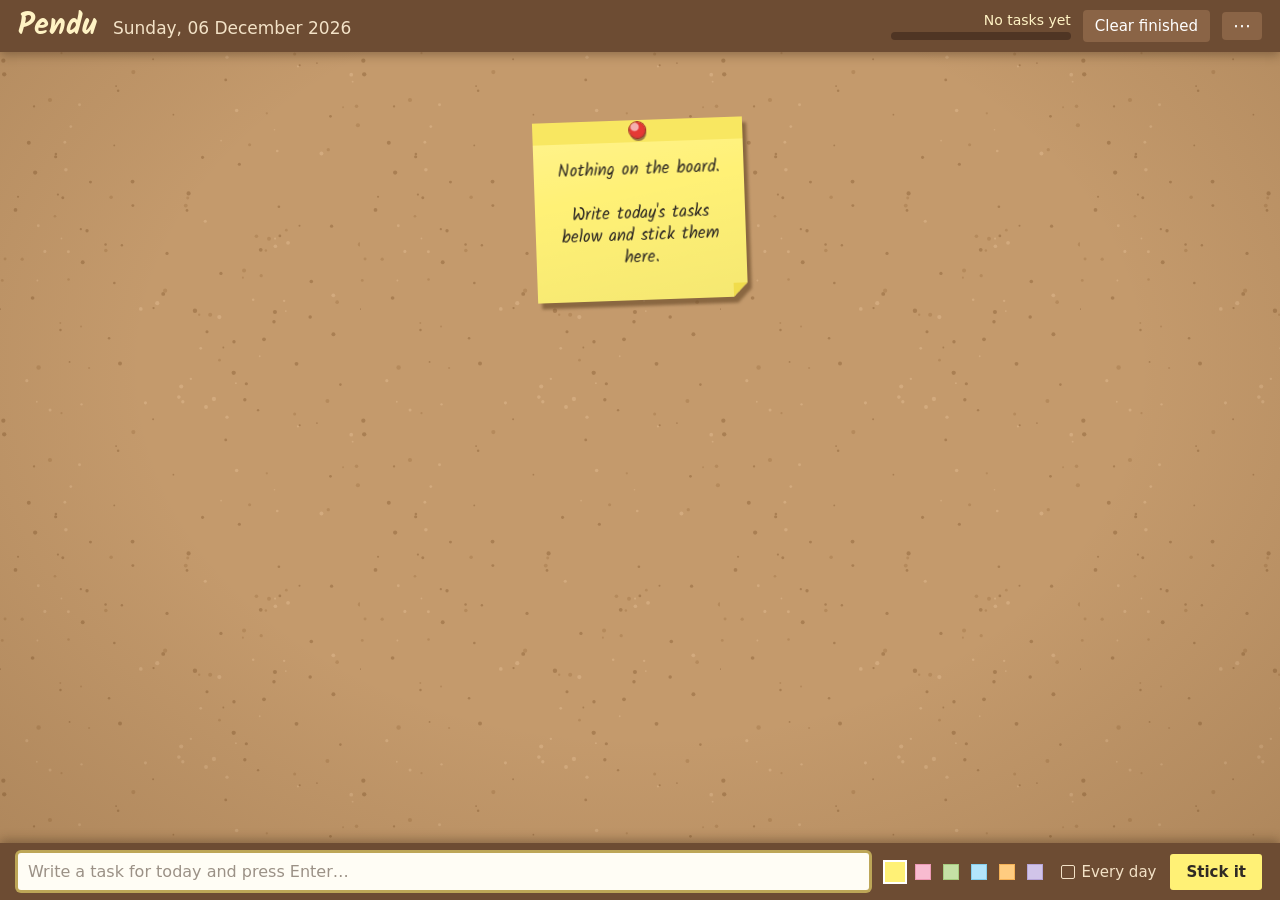
==== web/index.html @ d2a30b64 "Add an animated web version of the Pendu board A plain HTML/CSS/JS port in web/ with the same task r" ====
<!doctype html>
<html lang="en">
<head>
  <meta charset="utf-8">
  <meta name="viewport" content="width=device-width, initial-scale=1">
  <title>Pendu — today's notes</title>
  <meta name="description" content="Your tasks for today, pinned to a cork board as sticky notes.">
  <meta name="theme-color" content="#6d4c33">
  <link rel="icon" href="data:image/svg+xml,<svg xmlns='http://www.w3.org/2000/svg' viewBox='0 0 100 100'><text y='.9em' font-size='90'>📌</text></svg>">
  <link rel="preconnect" href="https://fonts.googleapis.com">
  <link rel="preconnect" href="https://fonts.gstatic.com" crossorigin>
  <link rel="stylesheet" href="https://fonts.googleapis.com/css2?family=Kalam:wght@400;700&display=swap">
  <link rel="stylesheet" href="style.css">
</head>
<body>
  <header class="bar top">
    <div class="brand">
      <h1 class="logo">Pendu</h1>
      <span class="date" id="date"></span>
    </div>
    <div class="actions">
      <div class="progress">
        <span id="progress-text">No tasks yet</span>
        <div class="progress-track"><div class="progress-fill" id="progress-fill"></div></div>
      </div>
      <button class="btn" id="clear" type="button">Clear finished</button>
      <button class="btn icon" id="more" type="button" aria-label="More options" aria-haspopup="menu">⋯</button>
    </div>
  </header>

  <main class="board-wrap" id="wrap">
    <div class="board" id="board"></div>
  </main>

  <footer class="bar bottom">
    <form class="composer" id="composer" autocomplete="off">
      <input class="entry" id="entry" type="text" maxlength="300"
             placeholder="Write a task for today and press Enter…" aria-label="New task">
      <div class="composer-tools">
        <div class="swatches" id="swatches" role="radiogroup" aria-label="Note colour"></div>
        <label class="daily">
          <input type="checkbox" id="daily">
          <span class="tick" aria-hidden="true"></span>
          Every day
        </label>
        <button class="stick" type="submit">Stick it</button>
      </div>
    </form>
  </footer>

  <div class="menu" id="menu" role="menu" hidden></div>
  <div class="toast" id="toast" role="status" hidden>
    <span id="toast-text"></span>
    <button type="button" id="toast-undo">Undo</button>
  </div>
  <input type="file" id="import-file" accept="application/json,.json" hidden>

  <script src="store.js"></script>
  <script src="app.js"></script>
</body>
</html>
---- web/style.css ----
/* Pendu web board: the cork board, the paper notes and their animations.
   Positions and flights are driven from app.js; this file draws everything
   and holds the small one-shot animations (checking, bursts, leaving). */

:root {
  --note-w: 210px;
  --note-h: 180px;

  --cork: #c49a6c;
  --wood: #6d4c33;
  --wood-light: #8a6446;
  --wood-lighter: #9c7455;
  --wood-dark: #4f3524;
  --cream: #fff3c4;
  --cream-soft: #f3e2c7;
  --ink: #2f2a24;
  --faded-ink: #7d7468;
  --check: #2e7d32;

  --ui: "Segoe UI", system-ui, -apple-system, "Helvetica Neue", Helvetica, Arial, sans-serif;
  --hand: "Kalam", "Segoe Print", "Ink Free", "Marker Felt", "Chalkboard SE", "Comic Neue",
          "Comic Sans MS", cursive;
}

* { box-sizing: border-box; }

html, body { height: 100%; }

body {
  margin: 0;
  display: flex;
  flex-direction: column;
  background: var(--cork);
  color: var(--ink);
  font-family: var(--ui);
  font-size: 15px;
  overflow: hidden;
  -webkit-tap-highlight-color: transparent;
}

button { font: inherit; color: inherit; }

/* -- header and footer bars --------------------------------------------- */

.bar {
  position: relative;
  z-index: 5;
  display: flex;
  align-items: center;
  gap: 12px 18px;
  padding: 10px 18px;
  background: var(--wood);
  color: var(--cream-soft);
  flex-wrap: wrap;
}

.bar.top { box-shadow: 0 3px 10px rgba(40, 24, 10, .35); }
.bar.bottom { box-shadow: 0 -3px 10px rgba(40, 24, 10, .35); }

.brand {
  display: flex;
  align-items: baseline;
  gap: 16px;
  margin-right: auto;
  min-width: 0;
}

.logo {
  margin: 0;
  font-family: var(--hand);
  font-size: 30px;
  font-weight: 700;
  line-height: 1;
  color: var(--cream);
  animation: logo-in .9s cubic-bezier(.34, 1.56, .64, 1) both;
}

.date {
  font-size: 17px;
  white-space: nowrap;
  animation: fade-up .6s .15s ease-out both;
}

.actions {
  display: flex;
  align-items: center;
  gap: 12px;
  flex-wrap: wrap;
  justify-content: flex-end;
}

.progress {
  display: flex;
  flex-direction: column;
  align-items: flex-end;
  gap: 4px;
  font-size: 14px;
  color: var(--cream);
}

.progress-track {
  width: 180px;
  height: 8px;
  background: var(--wood-dark);
  border-radius: 4px;
  overflow: hidden;
}

.progress-fill {
  height: 100%;
  width: 0;
  background: #fff176;
  border-radius: 4px;
  transition: width .6s cubic-bezier(.34, 1.56, .64, 1), background-color .4s;
}

.progress-fill.all { background: #aed581; }

#progress-text { transition: opacity .2s; }
#progress-text.swap { opacity: 0; }

.btn {
  border: 0;
  border-radius: 4px;
  padding: 7px 12px;
  background: var(--wood-light);
  color: #fff;
  cursor: pointer;
  transition: background-color .15s, transform .15s;
}

.btn:hover { background: var(--wood-lighter); }
.btn:active { transform: scale(.95); }
.btn.icon { padding: 5px 11px; font-size: 18px; line-height: 1; }

.composer {
  display: flex;
  align-items: center;
  gap: 10px 14px;
  width: 100%;
  flex-wrap: wrap;
}

.entry {
  flex: 1 1 260px;
  min-width: 0;
  padding: 9px 10px;
  border: 0;
  border-radius: 3px;
  background: #fffdf5;
  color: var(--ink);
  font: inherit;
  font-size: 16px;
  outline: none;
  transition: box-shadow .2s;
}

.entry:focus { box-shadow: 0 0 0 3px rgba(255, 241, 118, .55); }
.entry::placeholder { color: #9b9186; }
.entry.shake { animation: shake .35s; }

.composer-tools {
  display: flex;
  align-items: center;
  gap: 14px;
  margin-left: auto;
}

.swatches { display: flex; gap: 4px; }

.swatch {
  width: 24px;
  height: 24px;
  padding: 0;
  border: 0;
  background: none;
  cursor: pointer;
  display: grid;
  place-items: center;
}

.swatch::before {
  content: "";
  width: 14px;
  height: 14px;
  background: var(--paper);
  border: 1px solid var(--edge);
  transition: width .2s cubic-bezier(.34, 1.56, .64, 1), height .2s cubic-bezier(.34, 1.56, .64, 1),
              border-color .2s;
}

.swatch:hover::before { width: 17px; height: 17px; }
.swatch[aria-checked="true"]::before { width: 20px; height: 20px; border: 2px solid #fff; }

.daily {
  display: flex;
  align-items: center;
  gap: 6px;
  cursor: pointer;
  user-select: none;
  white-space: nowrap;
}

.daily input { position: absolute; opacity: 0; pointer-events: none; }

.daily .tick {
  width: 14px;
  height: 14px;
  border: 1.5px solid var(--cream-soft);
  border-radius: 2px;
  display: grid;
  place-items: center;
  transition: background-color .15s;
}

.daily .tick::after {
  content: "";
  width: 4px;
  height: 8px;
  margin-top: -2px;
  border: solid var(--wood);
  border-width: 0 2px 2px 0;
  transform: rotate(45deg) scale(0);
  transition: transform .2s cubic-bezier(.34, 1.56, .64, 1);
}

.daily input:checked + .tick { background: var(--cream-soft); }
.daily input:checked + .tick::after { transform: rotate(45deg) scale(1); }
.daily input:focus-visible + .tick { outline: 2px solid #fff176; outline-offset: 2px; }

.stick {
  border: 0;
  border-radius: 3px;
  padding: 9px 16px;
  background: #fff176;
  color: var(--ink);
  font-weight: 700;
  white-space: nowrap;
  cursor: pointer;
  transition: background-color .15s, transform .15s;
}

.stick:hover { background: #fff59d; }
.stick:active { transform: scale(.94) rotate(-2deg); }

/* -- the cork board ----------------------------------------------------- */

.board-wrap {
  position: relative;
  flex: 1;
  overflow-x: hidden;
  overflow-y: auto;
  overscroll-behavior: contain;
  background: var(--cork);
}

.board {
  position: relative;
  min-height: 100%;
  /* The board clips flying notes that start below it, like the desktop canvas. */
  overflow: hidden;
  background-color: var(--cork);
  /* A soft vignette over cork speckles (the speckle tile is drawn by app.js). */
  background-image: radial-gradient(ellipse at 50% 40%, transparent 55%, rgba(80, 50, 20, .18)),
                    var(--dots, none);
  background-size: 100% 100%, 360px 360px;
}

/* -- notes ---------------------------------------------------------------- */

.note {
  --lift: 0;
  --pin: 0;
  --paper: #fff176;
  --edge: #f0dc4c;
  --pin-color: #e53935;
  position: absolute;
  left: 0;
  top: 0;
  width: var(--note-w);
  height: var(--note-h);
  transform-origin: 50% 50%;
  will-change: transform;
  z-index: 1;
  outline: none;
  touch-action: manipulation;
}

.note.moving { z-index: 2; }
.note.flying { z-index: 3; pointer-events: none; }

[data-color="yellow"], .swatch[data-color="yellow"] { --paper: #fff176; --edge: #f0dc4c; --pin-color: #e53935; }
[data-color="pink"],   .swatch[data-color="pink"]   { --paper: #f8bbd0; --edge: #ec98b4; --pin-color: #1e88e5; }
[data-color="green"],  .swatch[data-color="green"]  { --paper: #c5e1a5; --edge: #a6cc7f; --pin-color: #e53935; }
[data-color="blue"],   .swatch[data-color="blue"]   { --paper: #b3e5fc; --edge: #86cfee; --pin-color: #fb8c00; }
[data-color="orange"], .swatch[data-color="orange"] { --paper: #ffcc80; --edge: #f5b156; --pin-color: #3949ab; }
[data-color="purple"], .swatch[data-color="purple"] { --paper: #d1c4e9; --edge: #b7a5d8; --pin-color: #43a047; }

.note-body {
  position: absolute;
  inset: 0;
  transition: transform .2s ease-out;
}

.note:not(.moving):not(.flying):not(.empty):hover .note-body,
.note:not(.moving):not(.flying):not(.empty):focus-visible .note-body {
  transform: translateY(-3px) scale(1.02);
}

.note:focus-visible .paper { box-shadow: inset 0 0 0 2px rgba(47, 42, 36, .45); }

/* The higher the note floats, the further and softer its shadow. */
.sheet {
  position: absolute;
  inset: 0;
  filter: drop-shadow(calc(4px + 18px * var(--lift)) calc(6px + 26px * var(--lift))
                      calc(1.5px + 9px * var(--lift)) rgba(90, 60, 30, calc(.55 - .25 * var(--lift))));
}

.note:not(.moving):not(.flying):hover .sheet {
  filter: drop-shadow(7px 10px 5px rgba(90, 60, 30, .45));
}

.paper {
  position: absolute;
  inset: 0;
  background: var(--paper);
  /* Bottom-right corner folded up. */
  clip-path: polygon(0 0, 100% 0, 100% calc(100% - 14px), calc(100% - 14px) 100%, 0 100%);
  cursor: pointer;
  transition: background-color .35s;
}

/* Sticky strip at the top, and a hint of paper curl. */
.paper .strip {
  position: absolute;
  left: 0;
  right: 0;
  top: 0;
  height: 22px;
  background: color-mix(in srgb, var(--paper), var(--edge));
  transition: background-color .35s;
}

.paper::before {
  content: "";
  position: absolute;
  inset: 0;
  background: linear-gradient(170deg, rgba(255, 255, 255, .18), transparent 40%, rgba(0, 0, 0, .04));
  pointer-events: none;
}

.paper .fold {
  position: absolute;
  right: 0;
  bottom: 0;
  width: 14px;
  height: 14px;
  background: linear-gradient(to bottom right, var(--edge) 50%, transparent 50%);
}

/* Finished notes fade towards white. */
.paper .veil {
  position: absolute;
  inset: 0;
  background: #fff;
  opacity: 0;
  transition: opacity .45s;
  pointer-events: none;
}

.note.done .veil { opacity: .45; }

.text {
  position: absolute;
  left: 17px;
  right: 17px;
  top: 24px;
  bottom: 38px;
  margin: 0;
  display: flex;
  align-items: center;
  justify-content: center;
  text-align: center;
  font-family: var(--hand);
  font-size: 18px;
  line-height: 1.3;
  color: var(--ink);
  overflow-wrap: anywhere;
  transition: color .4s;
}

.text span {
  /* Crossing out is drawn as a line that sweeps across, line by line. */
  background: linear-gradient(currentColor, currentColor) no-repeat 0 58% / 0% 2px;
  transition: background-size .45s ease-out;
  outline: none;
}

.note.done .text { color: var(--faded-ink); }
.note.done .text span { background-size: 100% 2px; }

.note.editing .text span {
  background-size: 0% 2px;
  cursor: text;
  padding: 2px 4px;
  border-radius: 3px;
  box-shadow: 0 0 0 2px rgba(47, 42, 36, .35);
  background-color: rgba(255, 255, 255, .45);
}

.check {
  position: absolute;
  left: 15px;
  top: 149px;
  width: 18px;
  height: 18px;
  padding: 0;
  border: 2px solid color-mix(in srgb, var(--edge), #000 35%);
  background: #fffdf5;
  cursor: pointer;
  overflow: visible;
}

.check svg {
  position: absolute;
  left: -3px;
  top: -5px;
  width: 22px;
  height: 22px;
  overflow: visible;
}

.check path {
  fill: none;
  stroke: var(--check);
  stroke-width: 3;
  stroke-linecap: round;
  stroke-linejoin: round;
  stroke-dasharray: 24;
  stroke-dashoffset: 24;
  transition: stroke-dashoffset .3s ease-out;
}

.note.done .check path { stroke-dashoffset: 0; transition-delay: .05s; }

.label {
  position: absolute;
  right: 22px;
  top: 149px;
  font-size: 12px;
  font-style: italic;
  color: color-mix(in srgb, var(--ink), var(--paper) 35%);
  white-space: nowrap;
  pointer-events: none;
}

.close {
  position: absolute;
  right: 5px;
  top: 2px;
  width: 22px;
  height: 22px;
  padding: 0;
  border: 0;
  border-radius: 50%;
  background: none;
  color: color-mix(in srgb, var(--ink), var(--paper) 30%);
  font-size: 19px;
  font-weight: 700;
  line-height: 20px;
  cursor: pointer;
  opacity: 0;
  transform: scale(.6);
  transition: opacity .15s, transform .15s, background-color .15s;
}

.note:hover .close, .note:focus-within .close { opacity: 1; transform: scale(1); }
.close:hover { background: rgba(0, 0, 0, .08); }
.note.moving .close, .note.flying .close { display: none; }

/* -- push pin ------------------------------------------------------------- */

/* While it drops in, the pin hangs above the note, looks bigger (closer to
   you) and its shadow on the note firms up as it comes down. */
.pin {
  position: absolute;
  left: calc(50% - 8px);
  top: 2px;
  width: 16px;
  height: 16px;
  pointer-events: none;
}

.pin-shadow {
  position: absolute;
  inset: 0;
  border-radius: 50%;
  background: #7a5a3a;
  opacity: calc(.75 * (1 - var(--pin)));
  transform: translate(1px, 3px) scale(calc(1 - .4 * var(--pin)));
  filter: blur(.5px);
}

.pin-head {
  position: absolute;
  inset: 0;
  border-radius: 50%;
  background:
    radial-gradient(circle at 34% 30%, color-mix(in srgb, var(--pin-color), #fff 60%) 0 22%, transparent 32%),
    radial-gradient(circle at 50% 50%, var(--pin-color) 55%, color-mix(in srgb, var(--pin-color), #000 25%));
  box-shadow: 0 0 0 1px color-mix(in srgb, var(--pin-color), #000 30%);
  transform: translateY(calc(-70px * var(--pin))) scale(calc(1 + .7 * var(--pin)));
}

/* A few lines burst out around the pin when it goes in. */
.burst {
  position: absolute;
  left: 50%;
  top: 10px;
  width: 0;
  height: 0;
  pointer-events: none;
}

.burst i {
  position: absolute;
  left: -1px;
  top: 0;
  width: 2px;
  height: 5px;
  border-radius: 1px;
  background: var(--pin-color);
  transform-origin: 50% 0;
  opacity: 0;
}

.note.bursting .burst i { animation: burst .32s ease-out forwards; }
.burst i:nth-child(1) { --a: 22.5deg; }
.burst i:nth-child(2) { --a: 67.5deg; }
.burst i:nth-child(3) { --a: 112.5deg; }
.burst i:nth-child(4) { --a: 157.5deg; }
.burst i:nth-child(5) { --a: 202.5deg; }
.burst i:nth-child(6) { --a: 247.5deg; }
.burst i:nth-child(7) { --a: 292.5deg; }
.burst i:nth-child(8) { --a: 337.5deg; }

@keyframes burst {
  from { opacity: 1; height: 5px;  transform: rotate(var(--a)) translateY(12px); }
  to   { opacity: 0; height: 11px; transform: rotate(var(--a)) translateY(22px); }
}

/* -- one-shot note animations --------------------------------------------- */

/* A tap when checked: pressed flat against the board, then released. */
.note.pressed .note-body { animation: press .38s ease-out; }

@keyframes press {
  0%   { transform: scale(1); }
  35%  { transform: scale(.95) rotate(-1.2deg); }
  70%  { transform: scale(1.025) rotate(.6deg); }
  100% { transform: scale(1); }
}

/* Removed: the pin pops off and the note flutters down off the board. */
.note.leaving { pointer-events: none; z-index: 2; }
.note.leaving .note-body { animation: fall .7s cubic-bezier(.55, 0, .75, .4) forwards; }
.note.leaving .pin-head { animation: pin-off .35s ease-out forwards; }
.note.leaving .pin-shadow { opacity: 0; transition: opacity .1s; }

@keyframes fall {
  0%   { transform: none; opacity: 1; }
  18%  { transform: translate(0, -6px) rotate(-3deg); opacity: 1; }
  100% { transform: translate(var(--drift, 30px), 260px) rotate(var(--turn, 24deg)) scale(.85); opacity: 0; }
}

@keyframes pin-off {
  to { transform: translate(14px, -60px) scale(1.6); opacity: 0; }
}

/* The empty-board note just says hello. */
.note.empty .paper { cursor: default; }
.note.empty .text { font-size: 17px; bottom: 16px; white-space: pre-line; }

/* -- menu, toast, confetti ------------------------------------------------ */

.menu {
  position: fixed;
  z-index: 20;
  min-width: 190px;
  padding: 6px;
  background: #fffdf5;
  border-radius: 8px;
  box-shadow: 0 10px 30px rgba(40, 24, 10, .35), 0 0 0 1px rgba(40, 24, 10, .08);
  transform-origin: var(--ox, 0) var(--oy, 0);
  animation: menu-in .16s cubic-bezier(.34, 1.56, .64, 1);
}

.menu[hidden] { display: none; }

.menu button {
  display: block;
  width: 100%;
  padding: 8px 12px;
  border: 0;
  border-radius: 5px;
  background: none;
  text-align: left;
  cursor: pointer;
}

.menu button:hover, .menu button:focus-visible { background: #f3e2c7; outline: none; }
.menu button.danger { color: #c62828; }
.menu hr { border: 0; border-top: 1px solid #eadfcb; margin: 5px 4px; }

.menu .colors { display: flex; gap: 4px; padding: 6px 10px 4px; }
.menu .colors .swatch { display: grid; width: 26px; height: 26px; padding: 0; border-radius: 4px; }
.menu .colors .swatch[aria-checked="true"]::before { border-color: var(--ink); }

@keyframes menu-in {
  from { opacity: 0; transform: scale(.88); }
}

.toast {
  position: fixed;
  z-index: 15;
  left: 50%;
  bottom: 86px;
  display: flex;
  align-items: center;
  gap: 16px;
  padding: 10px 12px 10px 18px;
  border-radius: 8px;
  background: var(--ink);
  color: #fff;
  box-shadow: 0 8px 24px rgba(0, 0, 0, .3);
  transform: translateX(-50%);
  animation: toast-in .3s cubic-bezier(.34, 1.56, .64, 1);
  max-width: calc(100vw - 32px);
}

.toast[hidden] { display: none; }

.toast button {
  border: 0;
  border-radius: 4px;
  padding: 5px 10px;
  background: #fff176;
  color: var(--ink);
  font-weight: 700;
  cursor: pointer;
}

@keyframes toast-in {
  from { opacity: 0; transform: translate(-50%, 20px); }
}

.confetti {
  position: fixed;
  z-index: 30;
  width: 9px;
  height: 7px;
  pointer-events: none;
  animation: confetti 1.4s cubic-bezier(.2, .6, .4, 1) forwards;
}

@keyframes confetti {
  0%   { transform: translate(0, 0) rotate(0); opacity: 1; }
  100% { transform: translate(var(--dx), var(--dy)) rotate(var(--rot)); opacity: 0; }
}

/* -- small bits ----------------------------------------------------------- */

@keyframes logo-in {
  from { opacity: 0; transform: translateY(-14px) rotate(-8deg) scale(.8); }
}

@keyframes fade-up {
  from { opacity: 0; transform: translateY(6px); }
}

@keyframes shake {
  20%, 60% { transform: translateX(-5px); }
  40%, 80% { transform: translateX(5px); }
}

@media (max-width: 640px) {
  .bar { padding: 9px 16px; }
  .logo { font-size: 26px; }
  .date { font-size: 14px; }
  .progress-track { width: 120px; }
  .composer-tools { margin-left: 0; width: 100%; justify-content: space-between; }
  .toast { bottom: 128px; }
}

@media (max-width: 400px) {
  .brand { flex-direction: column; gap: 2px; }
  .swatch { width: 21px; }
}

@media (prefers-reduced-motion: reduce) {
  *, *::before, *::after {
    animation-duration: 1ms !important;
    transition-duration: 1ms !important;
  }
}
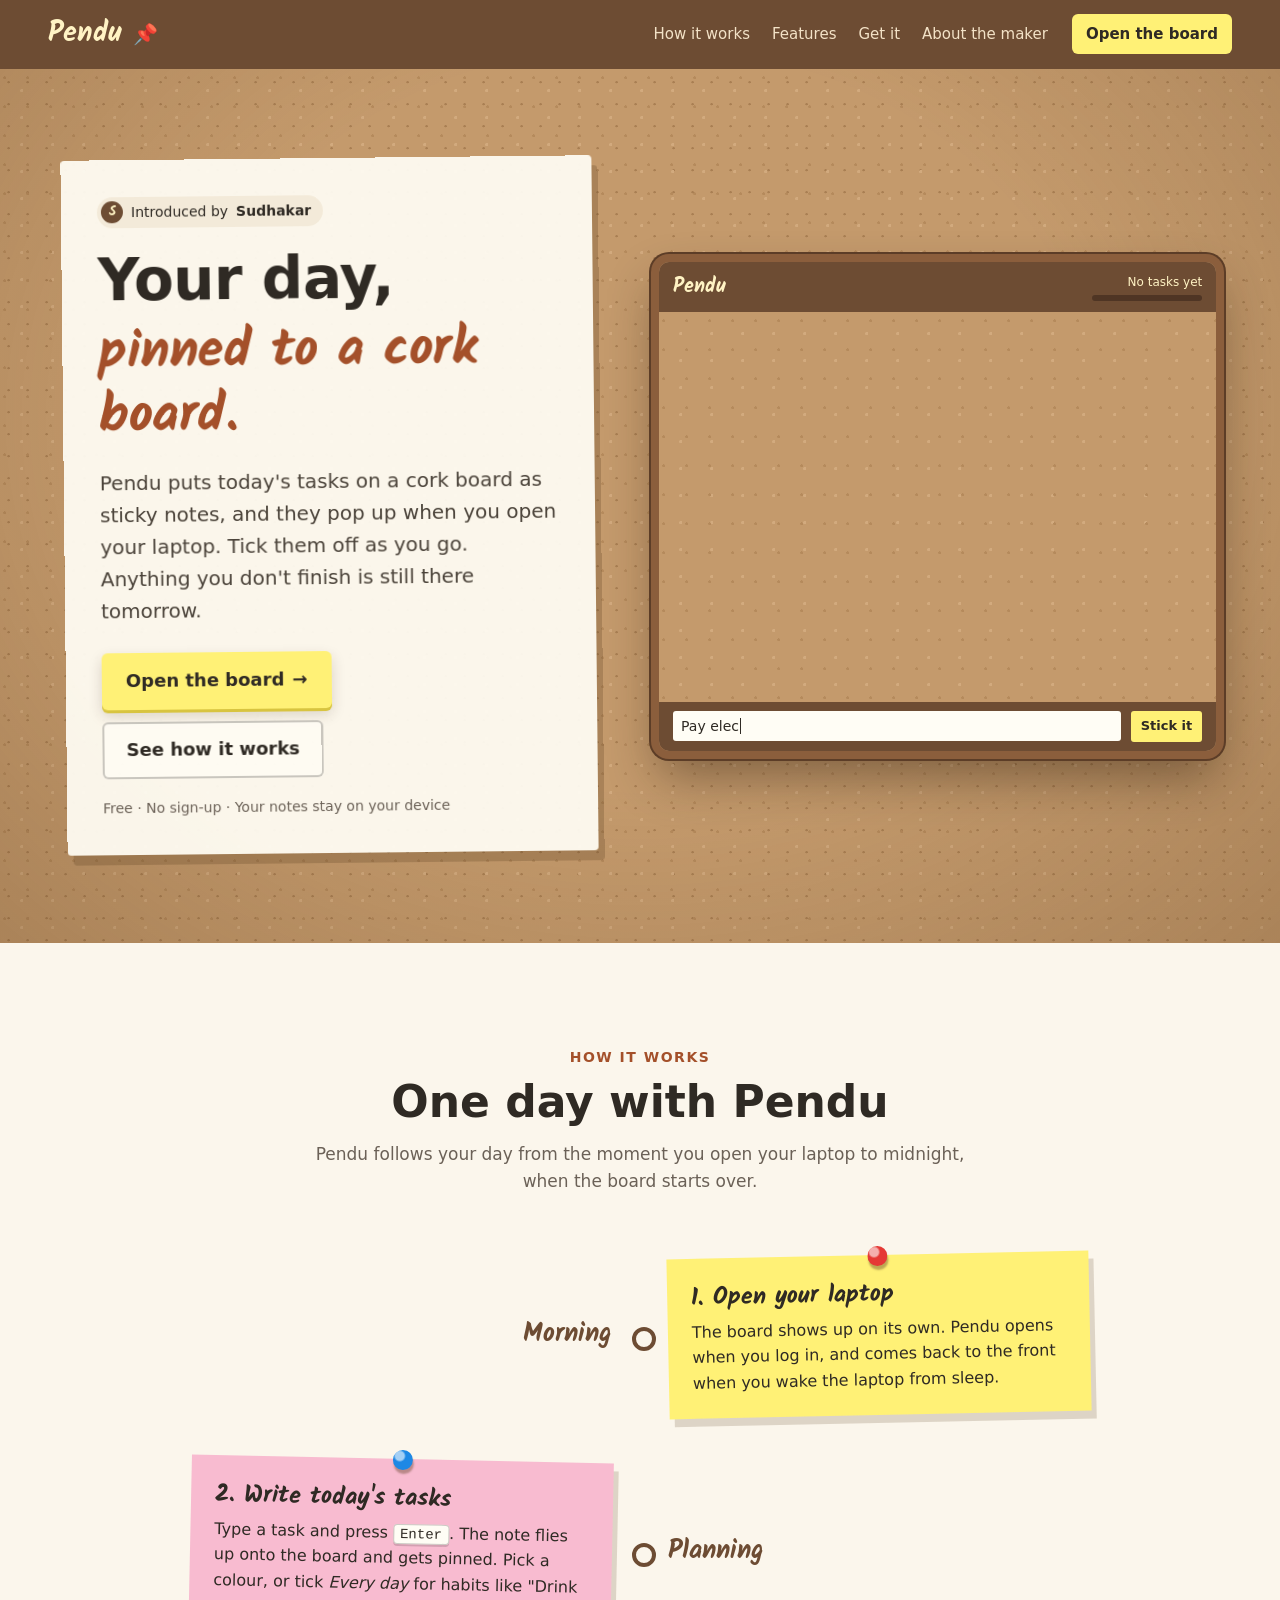
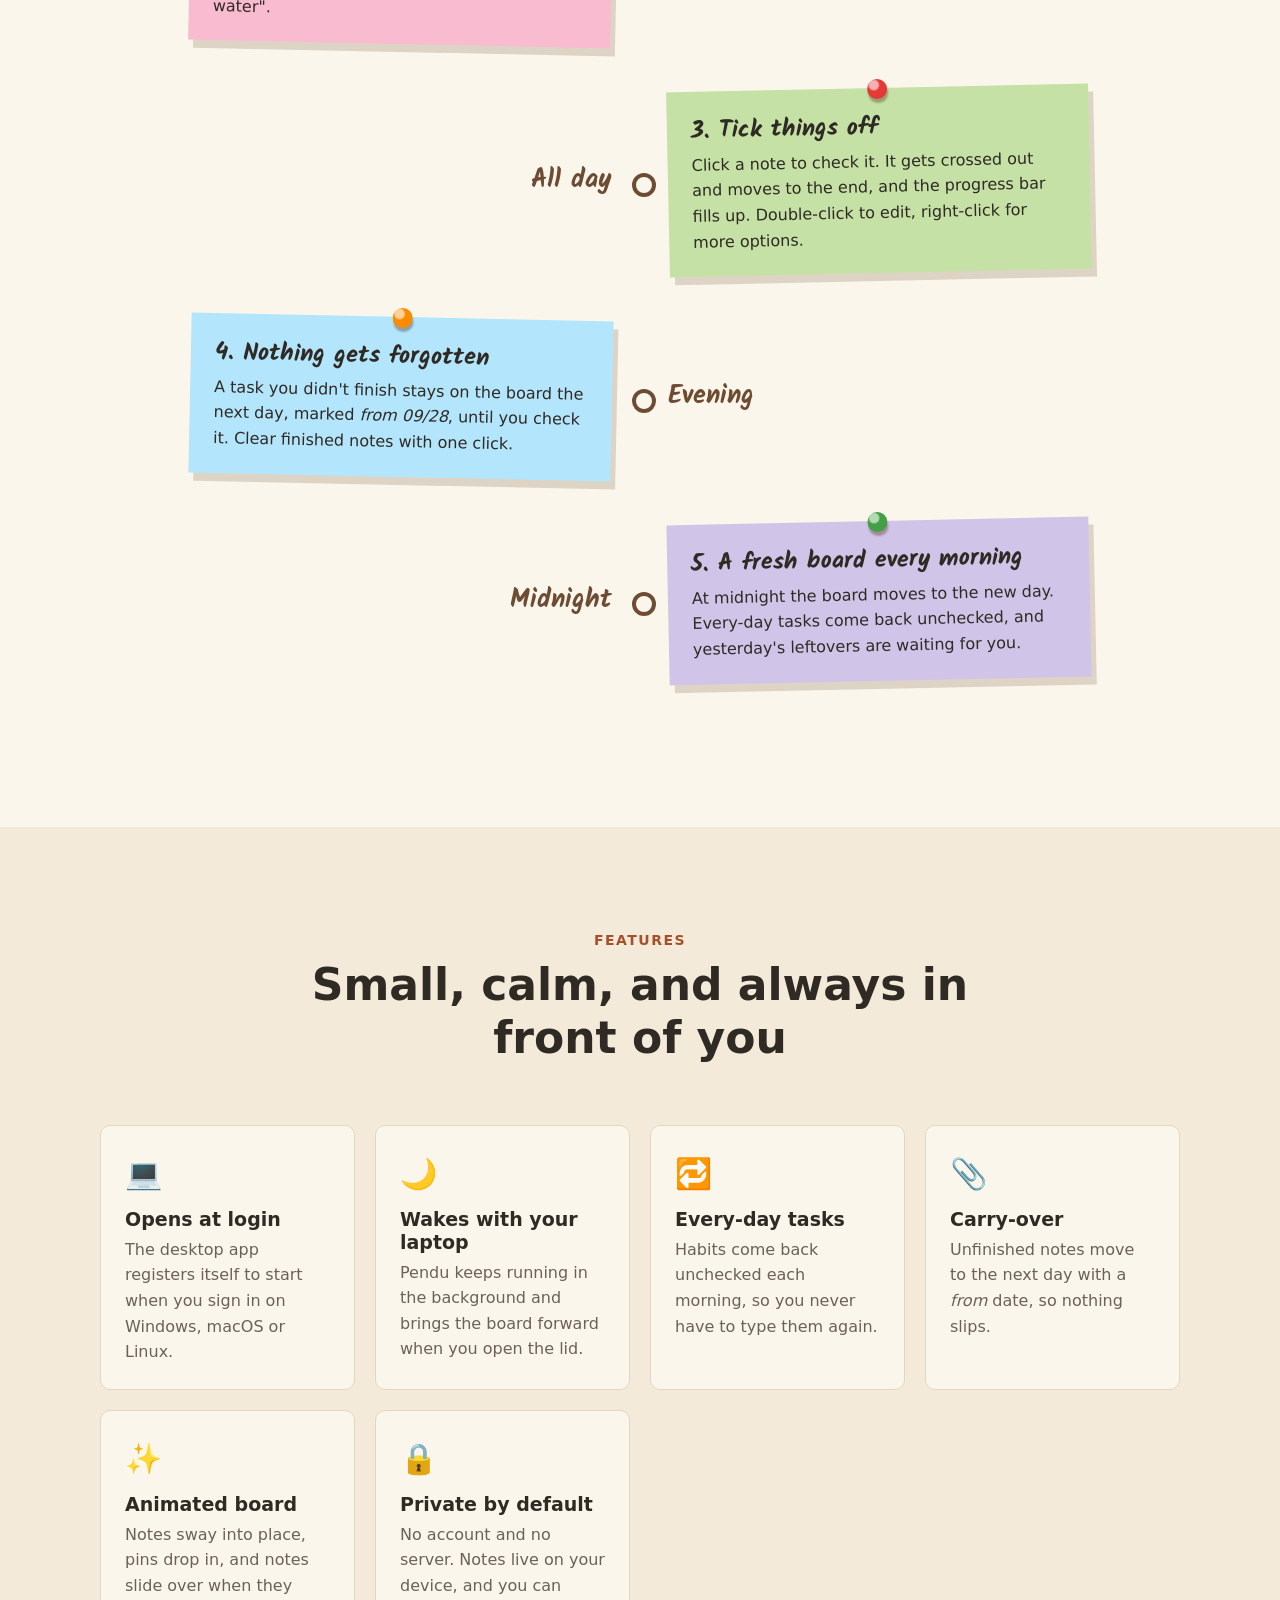
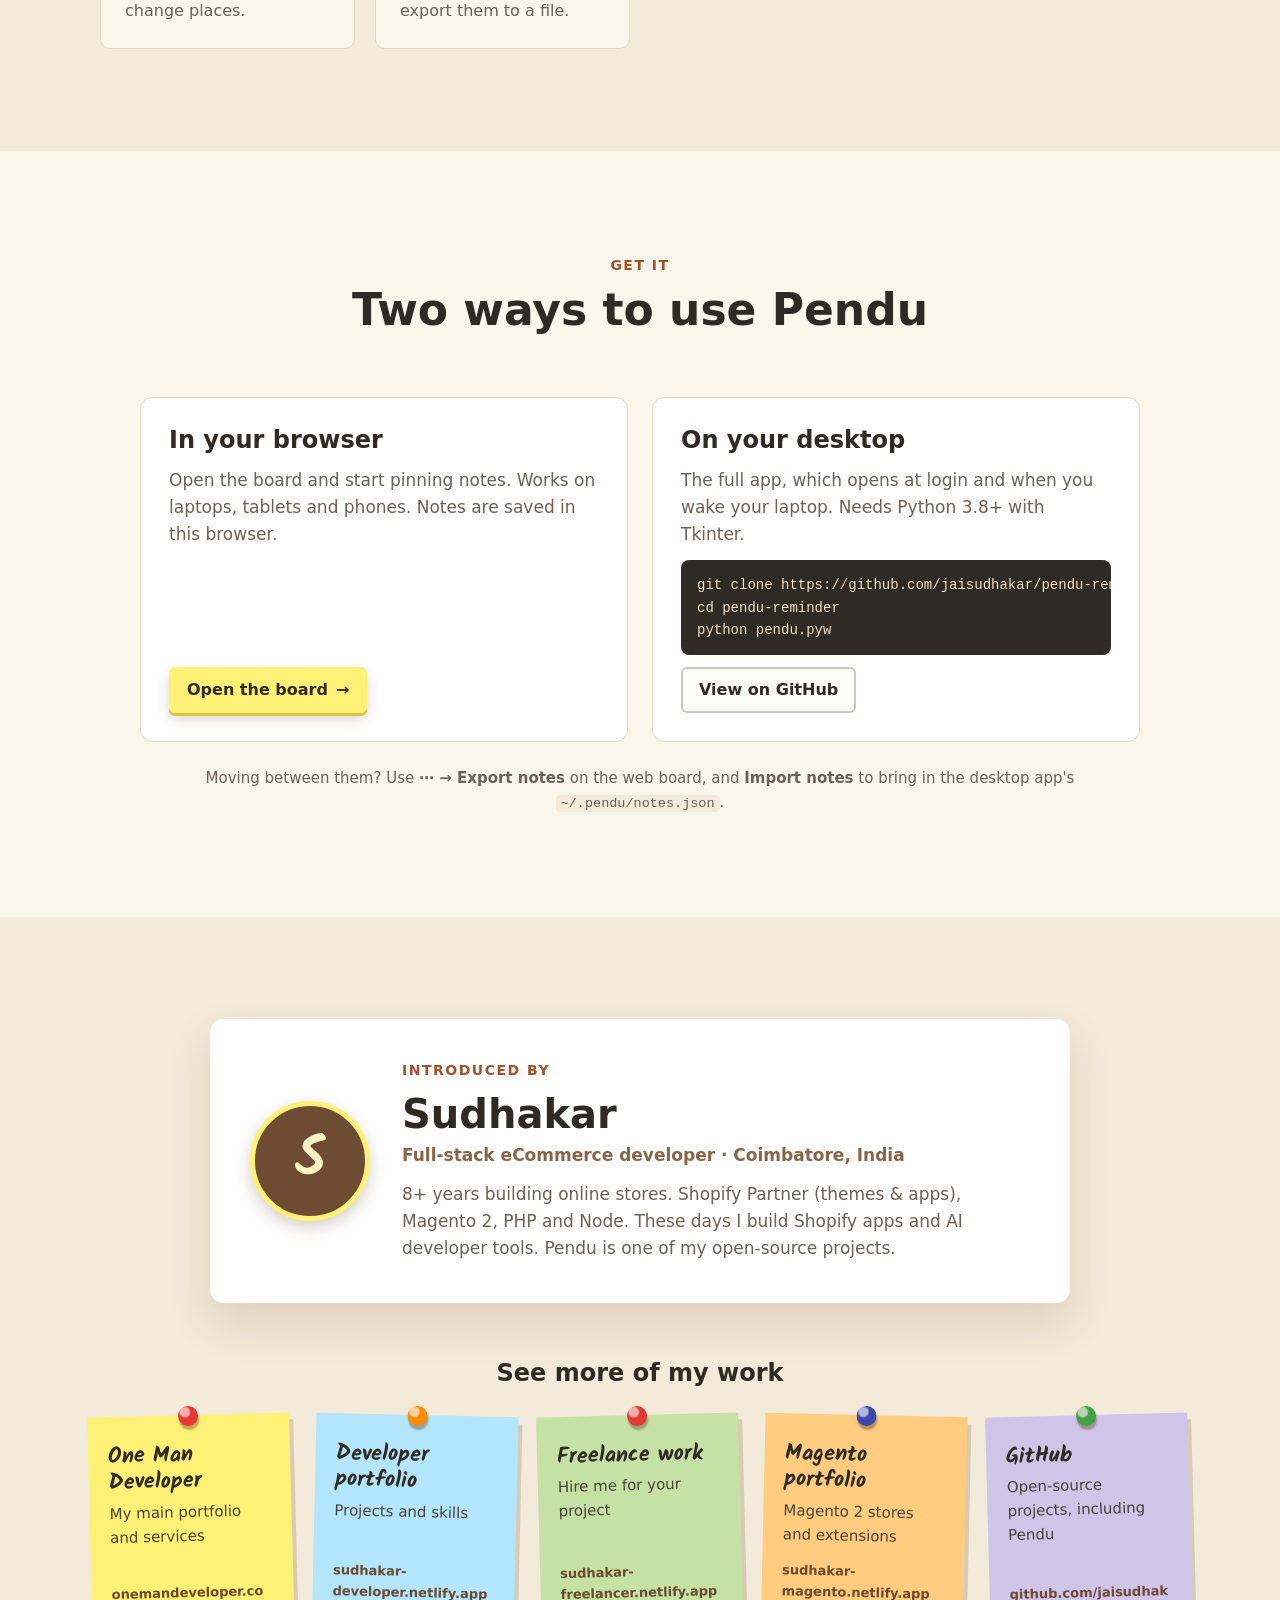
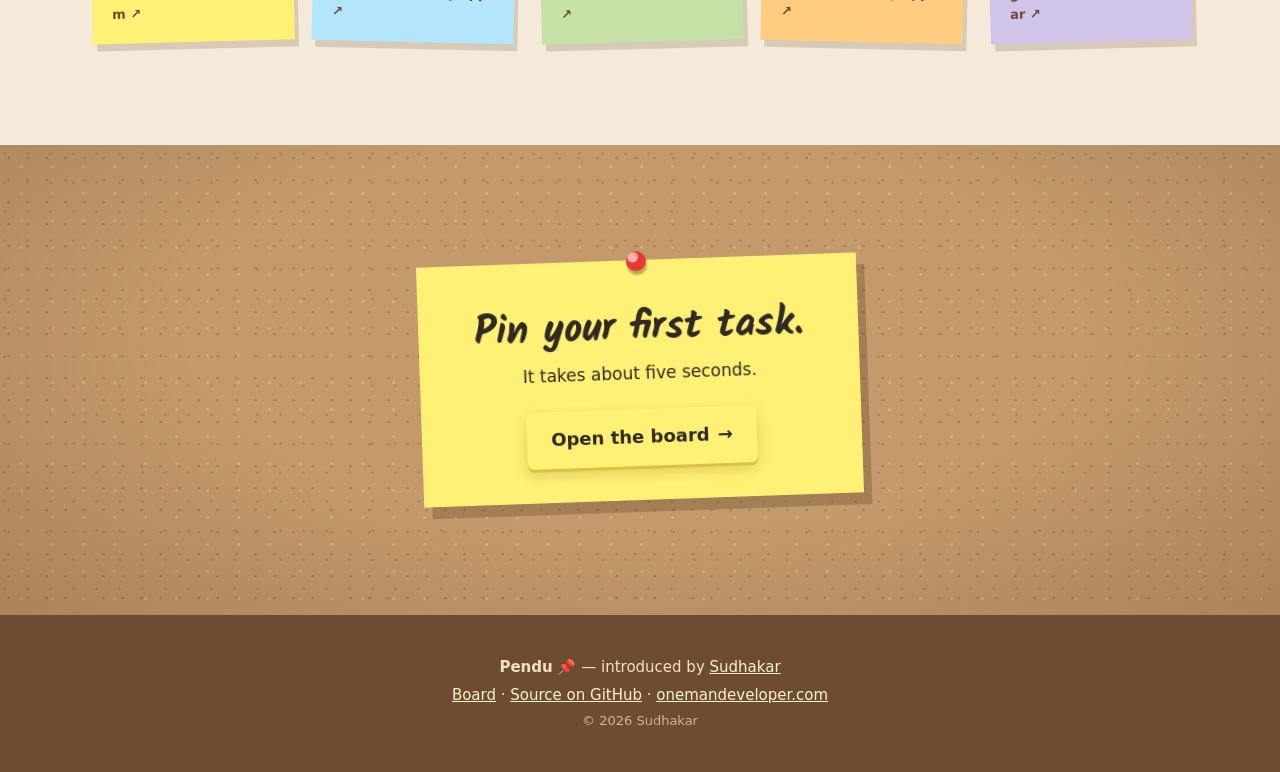
==== commit 4f48a9c9: "Add a landing page for the Pendu website web/index.html now introduces Pendu: an animated demo board" ====
--- a/web/index.html
+++ b/web/index.html
@@ -3,59 +3,223 @@
 <head>
   <meta charset="utf-8">
   <meta name="viewport" content="width=device-width, initial-scale=1">
-  <title>Pendu — today's notes</title>
-  <meta name="description" content="Your tasks for today, pinned to a cork board as sticky notes.">
+  <title>Pendu — your day, pinned to a cork board</title>
+  <meta name="description" content="Pendu pins today's tasks to a cork board as sticky notes. It opens when you open your laptop, carries unfinished work to tomorrow, and starts a fresh board every morning. Introduced by Sudhakar.">
+  <meta name="author" content="Sudhakar">
   <meta name="theme-color" content="#6d4c33">
+  <meta property="og:type" content="website">
+  <meta property="og:title" content="Pendu — your day, pinned to a cork board">
+  <meta property="og:description" content="Today's tasks as sticky notes that pop up when you open your laptop. Introduced by Sudhakar.">
+  <meta property="og:image" content="assets/og.png">
+  <meta name="twitter:card" content="summary_large_image">
   <link rel="icon" href="data:image/svg+xml,<svg xmlns='http://www.w3.org/2000/svg' viewBox='0 0 100 100'><text y='.9em' font-size='90'>📌</text></svg>">
   <link rel="preconnect" href="https://fonts.googleapis.com">
   <link rel="preconnect" href="https://fonts.gstatic.com" crossorigin>
   <link rel="stylesheet" href="https://fonts.googleapis.com/css2?family=Kalam:wght@400;700&display=swap">
-  <link rel="stylesheet" href="style.css">
+  <link rel="stylesheet" href="landing.css">
 </head>
 <body>
-  <header class="bar top">
-    <div class="brand">
-      <h1 class="logo">Pendu</h1>
-      <span class="date" id="date"></span>
-    </div>
-    <div class="actions">
-      <div class="progress">
-        <span id="progress-text">No tasks yet</span>
-        <div class="progress-track"><div class="progress-fill" id="progress-fill"></div></div>
-      </div>
-      <button class="btn" id="clear" type="button">Clear finished</button>
-      <button class="btn icon" id="more" type="button" aria-label="More options" aria-haspopup="menu">⋯</button>
-    </div>
+  <header class="nav" id="nav">
+    <a class="nav-logo" href="#top">Pendu <span aria-hidden="true">📌</span></a>
+    <nav class="nav-links" aria-label="Sections">
+      <a href="#workflow">How it works</a>
+      <a href="#features">Features</a>
+      <a href="#get">Get it</a>
+      <a href="#maker">About the maker</a>
+    </nav>
+    <a class="btn btn-primary nav-cta" href="board.html">Open the board</a>
   </header>
 
-  <main class="board-wrap" id="wrap">
-    <div class="board" id="board"></div>
+  <main id="top">
+    <!-- Hero ---------------------------------------------------------------->
+    <section class="hero cork">
+      <div class="hero-copy">
+        <a class="badge" href="#maker">
+          <img class="avatar" src="https://avatars.githubusercontent.com/u/25986394?v=4&s=64" alt="" width="22" height="22">
+          Introduced by <strong>Sudhakar</strong>
+        </a>
+        <h1>Your day,<br><span class="hand">pinned to a cork board.</span></h1>
+        <p class="lead">Pendu puts today's tasks on a cork board as sticky notes, and they pop up when you open your laptop. Tick them off as you go. Anything you don't finish is still there tomorrow.</p>
+        <div class="hero-actions">
+          <a class="btn btn-primary btn-lg" href="board.html">Open the board <span aria-hidden="true">→</span></a>
+          <a class="btn btn-ghost btn-lg" href="#workflow">See how it works</a>
+        </div>
+        <p class="hero-note">Free · No sign-up · Your notes stay on your device</p>
+      </div>
+
+      <div class="demo" aria-label="Animated preview of the Pendu board" role="img">
+        <div class="demo-top">
+          <span class="demo-logo">Pendu</span>
+          <span class="demo-progress"><span id="demo-count">No tasks yet</span><i><b id="demo-fill"></b></i></span>
+        </div>
+        <div class="demo-board" id="demo-board"></div>
+        <div class="demo-bottom">
+          <span class="demo-input" id="demo-input"><span id="demo-typed"></span><i class="caret"></i></span>
+          <span class="demo-stick" id="demo-stick">Stick it</span>
+        </div>
+      </div>
+    </section>
+
+    <!-- Workflow ------------------------------------------------------------>
+    <section class="section" id="workflow">
+      <div class="section-head reveal">
+        <p class="eyebrow">How it works</p>
+        <h2>One day with Pendu</h2>
+        <p>Pendu follows your day from the moment you open your laptop to midnight, when the board starts over.</p>
+      </div>
+
+      <ol class="timeline">
+        <li class="step reveal">
+          <div class="step-time">Morning</div>
+          <div class="step-card" data-color="yellow">
+            <i class="pin"></i>
+            <h3>1. Open your laptop</h3>
+            <p>The board shows up on its own. Pendu opens when you log in, and comes back to the front when you wake the laptop from sleep.</p>
+          </div>
+        </li>
+        <li class="step reveal">
+          <div class="step-time">Planning</div>
+          <div class="step-card" data-color="pink">
+            <i class="pin"></i>
+            <h3>2. Write today's tasks</h3>
+            <p>Type a task and press <kbd>Enter</kbd>. The note flies up onto the board and gets pinned. Pick a colour, or tick <em>Every day</em> for habits like "Drink water".</p>
+          </div>
+        </li>
+        <li class="step reveal">
+          <div class="step-time">All day</div>
+          <div class="step-card" data-color="green">
+            <i class="pin"></i>
+            <h3>3. Tick things off</h3>
+            <p>Click a note to check it. It gets crossed out and moves to the end, and the progress bar fills up. Double-click to edit, right-click for more options.</p>
+          </div>
+        </li>
+        <li class="step reveal">
+          <div class="step-time">Evening</div>
+          <div class="step-card" data-color="blue">
+            <i class="pin"></i>
+            <h3>4. Nothing gets forgotten</h3>
+            <p>A task you didn't finish stays on the board the next day, marked <em>from 09/28</em>, until you check it. Clear finished notes with one click.</p>
+          </div>
+        </li>
+        <li class="step reveal">
+          <div class="step-time">Midnight</div>
+          <div class="step-card" data-color="purple">
+            <i class="pin"></i>
+            <h3>5. A fresh board every morning</h3>
+            <p>At midnight the board moves to the new day. Every-day tasks come back unchecked, and yesterday's leftovers are waiting for you.</p>
+          </div>
+        </li>
+      </ol>
+    </section>
+
+    <!-- Features ------------------------------------------------------------>
+    <section class="section section-alt" id="features">
+      <div class="section-head reveal">
+        <p class="eyebrow">Features</p>
+        <h2>Small, calm, and always in front of you</h2>
+      </div>
+      <div class="features">
+        <article class="feature reveal"><span class="icon" aria-hidden="true">💻</span><h3>Opens at login</h3><p>The desktop app registers itself to start when you sign in on Windows, macOS or Linux.</p></article>
+        <article class="feature reveal"><span class="icon" aria-hidden="true">🌙</span><h3>Wakes with your laptop</h3><p>Pendu keeps running in the background and brings the board forward when you open the lid.</p></article>
+        <article class="feature reveal"><span class="icon" aria-hidden="true">🔁</span><h3>Every-day tasks</h3><p>Habits come back unchecked each morning, so you never have to type them again.</p></article>
+        <article class="feature reveal"><span class="icon" aria-hidden="true">📎</span><h3>Carry-over</h3><p>Unfinished notes move to the next day with a <em>from</em> date, so nothing slips.</p></article>
+        <article class="feature reveal"><span class="icon" aria-hidden="true">✨</span><h3>Animated board</h3><p>Notes sway into place, pins drop in, and notes slide over when they change places.</p></article>
+        <article class="feature reveal"><span class="icon" aria-hidden="true">🔒</span><h3>Private by default</h3><p>No account and no server. Notes live on your device, and you can export them to a file.</p></article>
+      </div>
+    </section>
+
+    <!-- Get it -------------------------------------------------------------->
+    <section class="section" id="get">
+      <div class="section-head reveal">
+        <p class="eyebrow">Get it</p>
+        <h2>Two ways to use Pendu</h2>
+      </div>
+      <div class="ways">
+        <article class="way reveal">
+          <h3>In your browser</h3>
+          <p>Open the board and start pinning notes. Works on laptops, tablets and phones. Notes are saved in this browser.</p>
+          <a class="btn btn-primary" href="board.html">Open the board <span aria-hidden="true">→</span></a>
+        </article>
+        <article class="way reveal">
+          <h3>On your desktop</h3>
+          <p>The full app, which opens at login and when you wake your laptop. Needs Python 3.8+ with Tkinter.</p>
+          <pre><code>git clone https://github.com/jaisudhakar/pendu-reminder.git
+cd pendu-reminder
+python pendu.pyw</code></pre>
+          <a class="btn btn-ghost" href="https://github.com/jaisudhakar/pendu-reminder" target="_blank" rel="noopener">View on GitHub</a>
+        </article>
+      </div>
+      <p class="ways-note reveal">Moving between them? Use <strong>⋯ → Export notes</strong> on the web board, and <strong>Import notes</strong> to bring in the desktop app's <code>~/.pendu/notes.json</code>.</p>
+    </section>
+
+    <!-- Maker --------------------------------------------------------------->
+    <section class="section section-alt maker" id="maker">
+      <div class="maker-card reveal">
+        <img class="maker-photo avatar" src="https://avatars.githubusercontent.com/u/25986394?v=4&s=240" alt="Sudhakar" width="120" height="120">
+        <div class="maker-copy">
+          <p class="eyebrow">Introduced by</p>
+          <h2>Sudhakar</h2>
+          <p class="maker-role">Full-stack eCommerce developer · Coimbatore, India</p>
+          <p>8+ years building online stores. Shopify Partner (themes &amp; apps), Magento 2, PHP and Node. These days I build Shopify apps and AI developer tools. Pendu is one of my open-source projects.</p>
+        </div>
+      </div>
+
+      <h3 class="portfolio-title reveal">See more of my work</h3>
+      <div class="portfolio">
+        <a class="site reveal" data-color="yellow" href="https://onemandeveloper.com" target="_blank" rel="noopener">
+          <i class="pin"></i>
+          <strong>One Man Developer</strong>
+          <span>My main portfolio and services</span>
+          <em>onemandeveloper.com ↗</em>
+        </a>
+        <a class="site reveal" data-color="blue" href="https://sudhakar-developer.netlify.app" target="_blank" rel="noopener">
+          <i class="pin"></i>
+          <strong>Developer portfolio</strong>
+          <span>Projects and skills</span>
+          <em>sudhakar-developer.netlify.app ↗</em>
+        </a>
+        <a class="site reveal" data-color="green" href="https://sudhakar-freelancer.netlify.app" target="_blank" rel="noopener">
+          <i class="pin"></i>
+          <strong>Freelance work</strong>
+          <span>Hire me for your project</span>
+          <em>sudhakar-freelancer.netlify.app ↗</em>
+        </a>
+        <a class="site reveal" data-color="orange" href="https://sudhakar-magento.netlify.app" target="_blank" rel="noopener">
+          <i class="pin"></i>
+          <strong>Magento portfolio</strong>
+          <span>Magento 2 stores and extensions</span>
+          <em>sudhakar-magento.netlify.app ↗</em>
+        </a>
+        <a class="site reveal" data-color="purple" href="https://github.com/jaisudhakar" target="_blank" rel="noopener">
+          <i class="pin"></i>
+          <strong>GitHub</strong>
+          <span>Open-source projects, including Pendu</span>
+          <em>github.com/jaisudhakar ↗</em>
+        </a>
+      </div>
+    </section>
+
+    <!-- Final call ---------------------------------------------------------->
+    <section class="cta cork">
+      <div class="cta-note reveal" data-color="yellow">
+        <i class="pin"></i>
+        <h2 class="hand">Pin your first task.</h2>
+        <p>It takes about five seconds.</p>
+        <a class="btn btn-primary btn-lg" href="board.html">Open the board <span aria-hidden="true">→</span></a>
+      </div>
+    </section>
   </main>
 
-  <footer class="bar bottom">
-    <form class="composer" id="composer" autocomplete="off">
-      <input class="entry" id="entry" type="text" maxlength="300"
-             placeholder="Write a task for today and press Enter…" aria-label="New task">
-      <div class="composer-tools">
-        <div class="swatches" id="swatches" role="radiogroup" aria-label="Note colour"></div>
-        <label class="daily">
-          <input type="checkbox" id="daily">
-          <span class="tick" aria-hidden="true"></span>
-          Every day
-        </label>
-        <button class="stick" type="submit">Stick it</button>
-      </div>
-    </form>
+  <footer class="footer">
+    <p><strong>Pendu</strong> 📌 — introduced by <a href="https://onemandeveloper.com" target="_blank" rel="noopener">Sudhakar</a></p>
+    <p>
+      <a href="board.html">Board</a> ·
+      <a href="https://github.com/jaisudhakar/pendu-reminder" target="_blank" rel="noopener">Source on GitHub</a> ·
+      <a href="https://onemandeveloper.com" target="_blank" rel="noopener">onemandeveloper.com</a>
+    </p>
+    <p class="copy">© <span id="year">2026</span> Sudhakar</p>
   </footer>
 
-  <div class="menu" id="menu" role="menu" hidden></div>
-  <div class="toast" id="toast" role="status" hidden>
-    <span id="toast-text"></span>
-    <button type="button" id="toast-undo">Undo</button>
-  </div>
-  <input type="file" id="import-file" accept="application/json,.json" hidden>
-
-  <script src="store.js"></script>
-  <script src="app.js"></script>
+  <script src="landing.js"></script>
 </body>
 </html>
--- a/web/landing.css
+++ b/web/landing.css
@@ -0,0 +1,729 @@
+/* Pendu landing page. Shares the cork-board look of the board itself. */
+
+:root {
+  color-scheme: light;
+  --cork: #c49a6c;
+  --wood: #6d4c33;
+  --wood-light: #8a6446;
+  --wood-dark: #4f3524;
+  --cream: #fff3c4;
+  --paper-bg: #fbf6ec;
+  --paper-alt: #f3ead9;
+  --ink: #2f2a24;
+  --muted: #6b6157;
+  --line: #e4d7c1;
+
+  --ui: "Segoe UI", system-ui, -apple-system, "Helvetica Neue", Helvetica, Arial, sans-serif;
+  --hand: "Kalam", "Segoe Print", "Ink Free", "Marker Felt", "Chalkboard SE", "Comic Neue",
+          "Comic Sans MS", cursive;
+}
+
+[data-color="yellow"] { --paper: #fff176; --edge: #f0dc4c; --pin-color: #e53935; }
+[data-color="pink"]   { --paper: #f8bbd0; --edge: #ec98b4; --pin-color: #1e88e5; }
+[data-color="green"]  { --paper: #c5e1a5; --edge: #a6cc7f; --pin-color: #e53935; }
+[data-color="blue"]   { --paper: #b3e5fc; --edge: #86cfee; --pin-color: #fb8c00; }
+[data-color="orange"] { --paper: #ffcc80; --edge: #f5b156; --pin-color: #3949ab; }
+[data-color="purple"] { --paper: #d1c4e9; --edge: #b7a5d8; --pin-color: #43a047; }
+
+* { box-sizing: border-box; }
+
+html { scroll-behavior: smooth; scroll-padding-top: 72px; }
+
+body {
+  margin: 0;
+  background: var(--paper-bg);
+  color: var(--ink);
+  font-family: var(--ui);
+  font-size: 17px;
+  line-height: 1.6;
+  overflow-x: hidden;
+}
+
+img { max-width: 100%; }
+a { color: inherit; }
+h1, h2, h3 { line-height: 1.2; margin: 0; }
+
+.hand { font-family: var(--hand); font-weight: 700; }
+
+/* Cork texture for the hero and the closing section. */
+.cork {
+  background-color: var(--cork);
+  background-image:
+    radial-gradient(ellipse at 50% 40%, transparent 50%, rgba(80, 50, 20, .22)),
+    radial-gradient(circle at 20% 30%, #b58a5c 0 1.2px, transparent 1.6px),
+    radial-gradient(circle at 70% 80%, #d2aa7e 0 1.4px, transparent 1.8px),
+    radial-gradient(circle at 45% 60%, #a97f53 0 1px, transparent 1.4px);
+  background-size: 100% 100%, 23px 29px, 31px 27px, 19px 22px;
+}
+
+/* -- buttons -------------------------------------------------------------- */
+
+.btn {
+  display: inline-flex;
+  align-items: center;
+  gap: 8px;
+  padding: 10px 18px;
+  border-radius: 6px;
+  font-weight: 700;
+  font-size: 16px;
+  text-decoration: none;
+  white-space: nowrap;
+  transition: transform .15s, background-color .15s, box-shadow .15s;
+}
+
+.btn:active { transform: scale(.96); }
+.btn-lg { padding: 14px 24px; font-size: 18px; }
+
+.btn-primary {
+  background: #fff176;
+  color: var(--ink);
+  box-shadow: 0 3px 0 #d8c440, 0 6px 14px rgba(60, 40, 20, .18);
+}
+
+.btn-primary:hover { background: #fff59d; transform: translateY(-2px) rotate(-1deg); }
+.btn-primary span { transition: transform .2s; }
+.btn-primary:hover span { transform: translateX(4px); }
+
+.btn-ghost {
+  color: var(--ink);
+  background: rgba(255, 253, 245, .7);
+  box-shadow: inset 0 0 0 2px rgba(47, 42, 36, .25);
+}
+
+.btn-ghost:hover { background: #fffdf5; }
+
+:focus-visible { outline: 3px solid #fb8c00; outline-offset: 3px; }
+
+/* -- nav -------------------------------------------------------------------- */
+
+.nav {
+  position: sticky;
+  top: 0;
+  z-index: 50;
+  display: flex;
+  align-items: center;
+  gap: 24px;
+  padding: 12px clamp(16px, 4vw, 48px);
+  background: var(--wood);
+  color: var(--cream);
+  transition: box-shadow .2s;
+}
+
+.nav.scrolled { box-shadow: 0 4px 16px rgba(40, 24, 10, .35); }
+
+.nav-logo {
+  font-family: var(--hand);
+  font-size: 28px;
+  font-weight: 700;
+  text-decoration: none;
+  color: var(--cream);
+}
+
+.nav-logo span { display: inline-block; font-size: 20px; transition: transform .3s; }
+.nav-logo:hover span { transform: rotate(-20deg) translateY(-3px); }
+
+.nav-links { display: flex; gap: 22px; margin-left: auto; }
+
+.nav-links a {
+  position: relative;
+  color: #f3e2c7;
+  text-decoration: none;
+  font-size: 15px;
+}
+
+.nav-links a::after {
+  content: "";
+  position: absolute;
+  left: 0;
+  right: 0;
+  bottom: -3px;
+  height: 2px;
+  background: #fff176;
+  transform: scaleX(0);
+  transition: transform .2s;
+}
+
+.nav-links a:hover::after { transform: scaleX(1); }
+.nav-cta { padding: 8px 14px; font-size: 15px; box-shadow: none; }
+
+/* -- hero ------------------------------------------------------------------- */
+
+.hero {
+  display: grid;
+  grid-template-columns: minmax(0, 1fr) minmax(0, 1.05fr);
+  align-items: center;
+  gap: clamp(24px, 5vw, 64px);
+  padding: clamp(40px, 7vw, 96px) clamp(16px, 5vw, 72px);
+  min-height: calc(100vh - 64px);
+}
+
+.hero-copy {
+  padding: clamp(22px, 3vw, 36px);
+  background: rgba(255, 253, 245, .93);
+  border-radius: 4px;
+  box-shadow: 6px 10px 0 rgba(90, 60, 30, .25);
+  transform: rotate(-.6deg);
+  animation: rise .8s cubic-bezier(.34, 1.4, .64, 1) both;
+}
+
+.badge {
+  display: inline-flex;
+  align-items: center;
+  gap: 8px;
+  padding: 4px 12px 4px 4px;
+  margin-bottom: 18px;
+  border-radius: 999px;
+  background: var(--paper-alt);
+  color: var(--ink);
+  font-size: 14px;
+  text-decoration: none;
+  transition: background-color .15s;
+}
+
+.badge:hover { background: #ebdcc2; }
+.badge img, .badge .initial { width: 22px; height: 22px; border-radius: 50%; }
+
+.initial {
+  display: inline-grid;
+  place-items: center;
+  background: var(--wood);
+  color: var(--cream);
+  font-family: var(--hand);
+  font-weight: 700;
+  font-size: 13px;
+}
+
+.maker-photo.initial { font-size: 56px; }
+
+.hero h1 {
+  font-size: clamp(34px, 5vw, 58px);
+  letter-spacing: -.5px;
+}
+
+.hero h1 .hand {
+  display: inline-block;
+  margin-top: 6px;
+  color: #a4502a;
+  font-size: .92em;
+}
+
+.lead { margin: 18px 0 26px; font-size: clamp(17px, 1.6vw, 20px); color: #4a4239; }
+.hero-actions { display: flex; flex-wrap: wrap; gap: 12px; }
+.hero-note { margin: 18px 0 0; font-size: 14px; color: var(--muted); }
+
+@keyframes rise {
+  from { opacity: 0; transform: translateY(24px) rotate(-3deg); }
+}
+
+/* -- the demo board in the hero ---------------------------------------------- */
+
+.demo {
+  container-type: inline-size;
+  display: flex;
+  flex-direction: column;
+  width: 100%;
+  max-width: 620px;
+  justify-self: center;
+  border-radius: 10px;
+  overflow: hidden;
+  background: var(--cork);
+  box-shadow: 0 0 0 8px #8b5e3c, 0 0 0 10px #5c3d27, 0 24px 50px rgba(40, 24, 10, .45);
+  animation: rise .9s .15s cubic-bezier(.34, 1.4, .64, 1) both;
+}
+
+.demo-top, .demo-bottom {
+  display: flex;
+  align-items: center;
+  gap: 10px;
+  padding: 9px 14px;
+  background: var(--wood);
+  color: var(--cream);
+}
+
+.demo-logo { font-family: var(--hand); font-weight: 700; font-size: 20px; }
+
+.demo-progress {
+  margin-left: auto;
+  display: flex;
+  flex-direction: column;
+  align-items: flex-end;
+  gap: 3px;
+  font-size: 12px;
+}
+
+.demo-progress i {
+  display: block;
+  width: 110px;
+  height: 6px;
+  border-radius: 3px;
+  background: var(--wood-dark);
+  overflow: hidden;
+}
+
+.demo-progress b {
+  display: block;
+  height: 100%;
+  width: 0;
+  background: #fff176;
+  transition: width .5s cubic-bezier(.34, 1.56, .64, 1), background-color .3s;
+}
+
+.demo-progress b.all { background: #aed581; }
+
+.demo-board {
+  position: relative;
+  display: grid;
+  grid-template-columns: 1fr 1fr;
+  gap: 5cqw;
+  padding: 7cqw 7cqw 6cqw;
+  min-height: 70cqw;
+  background-image:
+    radial-gradient(circle at 20% 30%, #b58a5c 0 1.2px, transparent 1.6px),
+    radial-gradient(circle at 70% 80%, #d2aa7e 0 1.4px, transparent 1.8px);
+  background-size: 23px 29px, 31px 27px;
+}
+
+.demo-input {
+  flex: 1;
+  display: flex;
+  align-items: center;
+  min-width: 0;
+  height: 30px;
+  padding: 0 8px;
+  border-radius: 3px;
+  background: #fffdf5;
+  color: var(--ink);
+  font-size: 14px;
+  white-space: nowrap;
+  overflow: hidden;
+}
+
+.caret {
+  width: 1.5px;
+  height: 16px;
+  margin-left: 1px;
+  background: var(--ink);
+  animation: blink 1s steps(1) infinite;
+}
+
+@keyframes blink { 50% { opacity: 0; } }
+
+.demo-stick {
+  padding: 5px 10px;
+  border-radius: 3px;
+  background: #fff176;
+  color: var(--ink);
+  font-weight: 700;
+  font-size: 13px;
+  transition: transform .12s;
+}
+
+.demo-stick.press { transform: scale(.9) rotate(-3deg); }
+
+.mini {
+  position: relative;
+  aspect-ratio: 7 / 6;
+  background: var(--paper);
+  clip-path: polygon(0 0, 100% 0, 100% calc(100% - 10px), calc(100% - 10px) 100%, 0 100%);
+  transform: rotate(var(--tilt, 0deg));
+  font-family: var(--hand);
+  font-size: clamp(12px, 3.6cqw, 20px);
+  line-height: 1.25;
+  transition: background-color .3s;
+}
+
+.mini-wrap {
+  position: relative;
+  filter: drop-shadow(3px 5px 1.5px rgba(90, 60, 30, .5));
+}
+
+.mini::before {
+  content: "";
+  position: absolute;
+  left: 0; right: 0; top: 0;
+  height: 13%;
+  background: color-mix(in srgb, var(--paper), var(--edge));
+}
+
+.mini::after {
+  content: "";
+  position: absolute;
+  inset: 0;
+  background: #fff;
+  opacity: 0;
+  transition: opacity .4s;
+}
+
+.mini-text {
+  position: absolute;
+  inset: 16% 8% 22%;
+  display: flex;
+  align-items: center;
+  justify-content: center;
+  text-align: center;
+}
+
+.mini-text span {
+  background: linear-gradient(currentColor, currentColor) no-repeat 0 58% / 0% 2px;
+  transition: background-size .45s ease-out, color .4s;
+}
+
+.mini-box {
+  position: absolute;
+  left: 8%;
+  bottom: 9%;
+  width: 9%;
+  aspect-ratio: 1;
+  border: 2px solid color-mix(in srgb, var(--edge), #000 35%);
+  background: #fffdf5;
+  z-index: 1;
+}
+
+.mini-box::after {
+  content: "";
+  position: absolute;
+  left: 30%;
+  top: 2%;
+  width: 35%;
+  height: 70%;
+  border: solid #2e7d32;
+  border-width: 0 3px 3px 0;
+  transform: rotate(45deg) scale(0);
+  transition: transform .25s cubic-bezier(.34, 1.56, .64, 1);
+}
+
+.mini-tag {
+  position: absolute;
+  right: 9%;
+  bottom: 9%;
+  font-family: var(--ui);
+  font-style: italic;
+  font-size: .6em;
+  color: color-mix(in srgb, var(--ink), var(--paper) 35%);
+}
+
+.mini-wrap.done .mini::after { opacity: .45; }
+.mini-wrap.done .mini-text span { background-size: 100% 2px; color: #7d7468; }
+.mini-wrap.done .mini-box::after { transform: rotate(45deg) scale(1); }
+
+.mini-pin {
+  position: absolute;
+  left: 50%;
+  top: 1%;
+  width: 7.5%;
+  aspect-ratio: 1;
+  margin-left: -3.75%;
+  border-radius: 50%;
+  background:
+    radial-gradient(circle at 34% 30%, color-mix(in srgb, var(--pin-color), #fff 60%) 0 22%, transparent 32%),
+    var(--pin-color);
+  box-shadow: 1px 3px 1px rgba(90, 60, 30, .45);
+  z-index: 2;
+}
+
+/* -- sections --------------------------------------------------------------- */
+
+.section { padding: clamp(56px, 8vw, 110px) clamp(16px, 5vw, 72px); }
+.section-alt { background: var(--paper-alt); }
+
+.section-head { max-width: 680px; margin: 0 auto clamp(36px, 5vw, 60px); text-align: center; }
+.section-head h2 { font-size: clamp(30px, 4vw, 44px); }
+.section-head p { color: var(--muted); margin: 12px 0 0; }
+
+.eyebrow {
+  margin: 0 0 8px !important;
+  font-size: 14px;
+  font-weight: 700;
+  letter-spacing: 1.5px;
+  text-transform: uppercase;
+  color: #a4502a !important;
+}
+
+/* Scroll reveal: things drift up into place as they come into view. */
+.reveal {
+  opacity: 0;
+  transform: translateY(28px);
+  transition: opacity .7s ease-out, transform .7s cubic-bezier(.34, 1.3, .64, 1);
+  transition-delay: var(--delay, 0s);
+}
+
+.reveal.in { opacity: 1; transform: none; }
+
+/* Pins drop in once their card is on screen. */
+.pin {
+  position: absolute;
+  left: 50%;
+  top: -9px;
+  width: 20px;
+  height: 20px;
+  margin-left: -10px;
+  border-radius: 50%;
+  background:
+    radial-gradient(circle at 34% 30%, color-mix(in srgb, var(--pin-color), #fff 60%) 0 22%, transparent 32%),
+    var(--pin-color);
+  box-shadow: 1px 4px 2px rgba(90, 60, 30, .4);
+  opacity: 0;
+  transform: translateY(-40px) scale(1.6);
+  transition: transform .35s cubic-bezier(.5, 0, .75, 0), opacity .2s;
+  transition-delay: calc(var(--delay, 0s) + .45s);
+}
+
+.reveal.in .pin, .reveal.in.pin { opacity: 1; transform: none; }
+
+/* -- timeline --------------------------------------------------------------- */
+
+.timeline {
+  position: relative;
+  max-width: 900px;
+  margin: 0 auto;
+  padding: 0;
+  list-style: none;
+}
+
+/* The day passing: sunrise yellow down to midnight blue. */
+.timeline::before {
+  content: "";
+  position: absolute;
+  left: 50%;
+  top: 0;
+  bottom: 0;
+  width: 4px;
+  margin-left: -2px;
+  border-radius: 2px;
+  background: linear-gradient(#ffd54f, #ff8a65 40%, #7e57c2 75%, #283593);
+  transform-origin: top;
+  transform: scaleY(var(--progress, 0));
+}
+
+.step {
+  position: relative;
+  display: grid;
+  grid-template-columns: 1fr 1fr;
+  gap: 56px;
+  align-items: center;
+  margin-bottom: 44px;
+}
+
+.step::before {
+  content: "";
+  position: absolute;
+  left: 50%;
+  top: 50%;
+  width: 16px;
+  height: 16px;
+  margin: -8px 0 0 -8px;
+  border-radius: 50%;
+  background: var(--paper-bg);
+  border: 4px solid var(--wood);
+}
+
+.step-time {
+  font-family: var(--hand);
+  font-size: 26px;
+  font-weight: 700;
+  color: var(--wood);
+  text-align: right;
+}
+
+.step:nth-child(even) .step-time { order: 2; text-align: left; }
+
+.step-card {
+  position: relative;
+  padding: 26px 24px 22px;
+  background: var(--paper);
+  box-shadow: 5px 8px 0 rgba(90, 60, 30, .18);
+  transform: rotate(-1.2deg);
+  transition: transform .25s;
+}
+
+.step:nth-child(even) .step-card { transform: rotate(1.2deg); }
+.step-card:hover, .step:nth-child(even) .step-card:hover { transform: rotate(0) translateY(-4px) scale(1.02); }
+.step-card h3 { font-family: var(--hand); font-size: 24px; margin-bottom: 6px; }
+.step-card p { margin: 0; font-size: 16px; }
+
+kbd {
+  padding: 1px 6px;
+  border-radius: 4px;
+  background: #fffdf5;
+  border: 1px solid rgba(0, 0, 0, .2);
+  box-shadow: 0 2px 0 rgba(0, 0, 0, .15);
+  font-size: 14px;
+}
+
+/* -- features --------------------------------------------------------------- */
+
+.features {
+  display: grid;
+  grid-template-columns: repeat(auto-fit, minmax(250px, 1fr));
+  gap: 20px;
+  max-width: 1080px;
+  margin: 0 auto;
+}
+
+.feature {
+  padding: 24px;
+  border-radius: 10px;
+  background: var(--paper-bg);
+  border: 1px solid var(--line);
+  transition: transform .25s, box-shadow .25s;
+}
+
+.feature:hover { transform: translateY(-5px) rotate(-.6deg); box-shadow: 0 14px 30px rgba(90, 60, 30, .15); }
+.feature .icon { display: inline-block; font-size: 30px; transition: transform .35s cubic-bezier(.34, 1.56, .64, 1); }
+.feature:hover .icon { transform: scale(1.2) rotate(-10deg); }
+.feature h3 { margin: 10px 0 6px; font-size: 19px; }
+.feature p { margin: 0; color: var(--muted); font-size: 16px; }
+
+/* -- ways ------------------------------------------------------------------- */
+
+.ways {
+  display: grid;
+  grid-template-columns: repeat(auto-fit, minmax(300px, 1fr));
+  gap: 24px;
+  max-width: 1000px;
+  margin: 0 auto;
+}
+
+.way {
+  display: flex;
+  flex-direction: column;
+  align-items: flex-start;
+  gap: 12px;
+  padding: 28px;
+  border-radius: 12px;
+  background: #fff;
+  border: 1px solid var(--line);
+}
+
+.way h3 { font-size: 24px; }
+.way p { margin: 0; color: var(--muted); }
+.way .btn { margin-top: auto; }
+
+pre {
+  width: 100%;
+  margin: 0;
+  padding: 14px 16px;
+  border-radius: 8px;
+  background: #2f2a24;
+  color: #f3e2c7;
+  font-size: 14px;
+  line-height: 1.6;
+  overflow-x: auto;
+}
+
+code { font-family: ui-monospace, "SF Mono", Menlo, Consolas, monospace; }
+p code { font-size: .9em; padding: 1px 5px; border-radius: 4px; background: var(--paper-alt); }
+.ways-note { max-width: 1000px; margin: 24px auto 0; text-align: center; color: var(--muted); font-size: 15px; }
+
+/* -- maker ------------------------------------------------------------------ */
+
+.maker-card {
+  display: flex;
+  gap: 32px;
+  align-items: center;
+  max-width: 860px;
+  margin: 0 auto;
+  padding: clamp(24px, 4vw, 40px);
+  border-radius: 14px;
+  background: #fff;
+  box-shadow: 0 20px 44px rgba(90, 60, 30, .14);
+}
+
+.maker-photo {
+  flex: none;
+  width: 120px;
+  height: 120px;
+  border-radius: 50%;
+  border: 5px solid #fff176;
+  box-shadow: 0 6px 16px rgba(90, 60, 30, .25);
+  transition: transform .4s cubic-bezier(.34, 1.56, .64, 1);
+}
+
+.maker-card:hover .maker-photo { transform: rotate(-6deg) scale(1.05); }
+.maker-copy h2 { font-size: clamp(30px, 4vw, 40px); }
+.maker-role { margin: 4px 0 12px; font-weight: 700; color: var(--wood-light); }
+.maker-copy p:last-child { margin: 0; color: var(--muted); }
+
+.portfolio-title { margin: 56px 0 28px; text-align: center; font-size: 24px; }
+
+.portfolio {
+  display: grid;
+  grid-template-columns: repeat(auto-fit, minmax(200px, 1fr));
+  gap: 30px 22px;
+  max-width: 1100px;
+  margin: 0 auto;
+}
+
+.site {
+  position: relative;
+  display: flex;
+  flex-direction: column;
+  gap: 4px;
+  min-height: 170px;
+  padding: 28px 20px 18px;
+  background: var(--paper);
+  text-decoration: none;
+  box-shadow: 4px 7px 0 rgba(90, 60, 30, .18);
+  transition: transform .25s cubic-bezier(.34, 1.56, .64, 1), box-shadow .25s;
+}
+
+.site:nth-child(odd).in { transform: rotate(-1.5deg); }
+.site:nth-child(even).in { transform: rotate(1.3deg); }
+.site.in:hover { transform: translateY(-6px) rotate(0) scale(1.04); box-shadow: 8px 14px 0 rgba(90, 60, 30, .18); }
+.site strong { font-family: var(--hand); font-size: 22px; line-height: 1.2; }
+.site span { font-size: 15px; color: #4a4239; }
+.site em { margin-top: auto; padding-top: 10px; font-size: 13px; font-style: normal; font-weight: 700; color: #6b4a2f; overflow-wrap: anywhere; }
+
+/* -- closing call ----------------------------------------------------------- */
+
+.cta { display: grid; place-items: center; padding: clamp(64px, 9vw, 120px) 16px; }
+
+.cta-note {
+  position: relative;
+  width: min(440px, 100%);
+  padding: 44px 30px 34px;
+  text-align: center;
+  background: var(--paper);
+  box-shadow: 8px 12px 0 rgba(90, 60, 30, .3);
+}
+
+.cta-note.in { transform: rotate(-2deg); }
+.cta-note h2 { font-size: clamp(30px, 5vw, 40px); }
+.cta-note p { margin: 8px 0 22px; }
+
+/* -- footer ----------------------------------------------------------------- */
+
+.footer {
+  padding: 36px 16px;
+  background: var(--wood);
+  color: #f3e2c7;
+  text-align: center;
+  font-size: 15px;
+}
+
+.footer p { margin: 4px 0; }
+.footer a { color: var(--cream); }
+.footer .copy { opacity: .7; font-size: 13px; }
+
+/* -- small screens ---------------------------------------------------------- */
+
+@media (max-width: 900px) {
+  .hero { grid-template-columns: 1fr; min-height: 0; }
+  .nav-links { display: none; }
+  .nav-cta { margin-left: auto; }
+}
+
+@media (max-width: 700px) {
+  .timeline::before { left: 10px; }
+  .step { grid-template-columns: 1fr; gap: 8px; padding-left: 38px; margin-bottom: 32px; }
+  .step::before { left: 12px; top: 18px; }
+  .step-time, .step:nth-child(even) .step-time { order: 0; text-align: left; font-size: 22px; }
+  .maker-card { flex-direction: column; text-align: center; }
+  .btn-lg { padding: 12px 18px; font-size: 16px; }
+}
+
+@media (prefers-reduced-motion: reduce) {
+  html { scroll-behavior: auto; }
+  *, *::before, *::after { animation-duration: 1ms !important; transition-duration: 1ms !important; }
+  .reveal { opacity: 1; transform: none; }
+}
